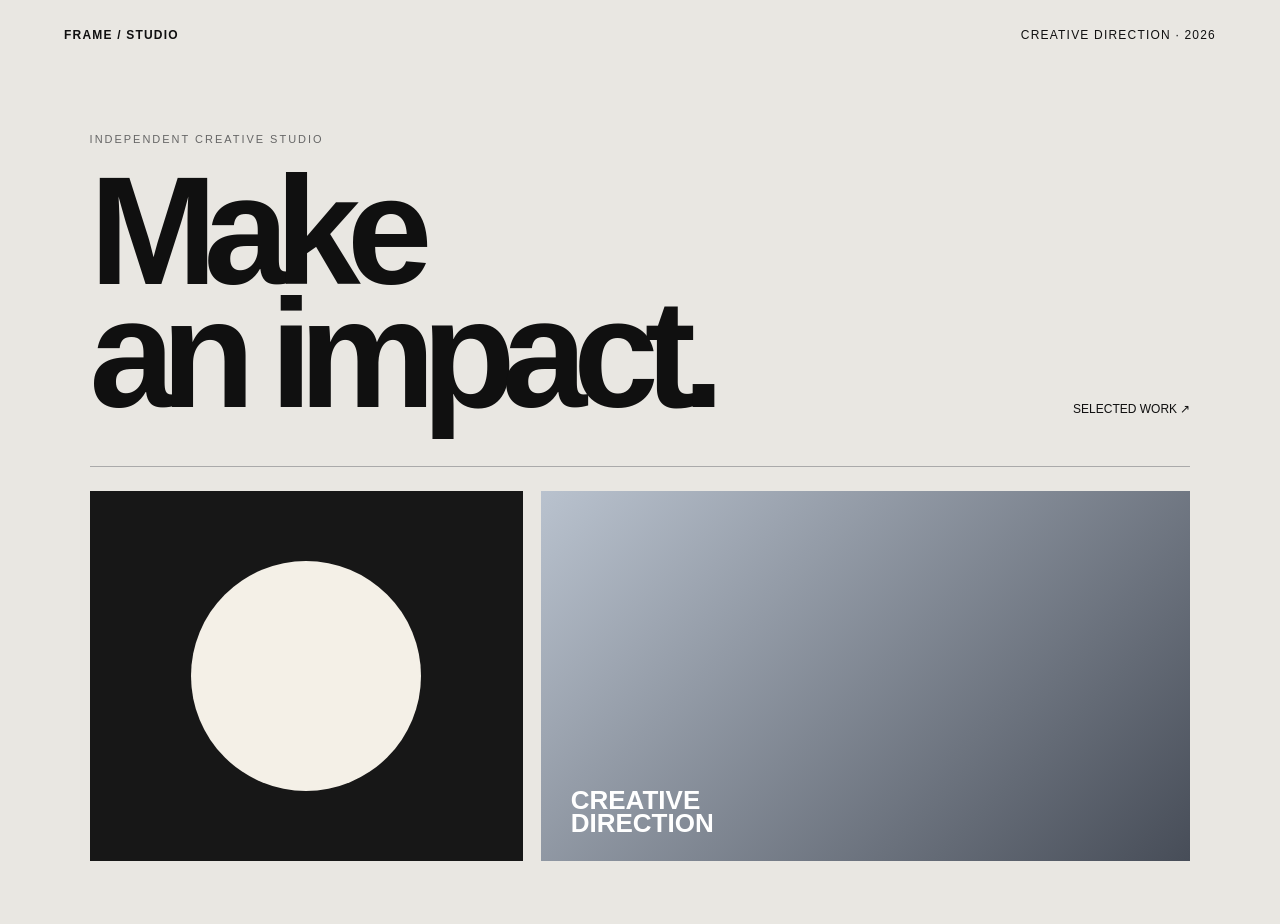
==== frame-studio.html @ f61eebba "Add live Frame Studio website concept" ====
<!doctype html><html lang="en"><head><meta charset="UTF-8"><meta name="viewport" content="width=device-width,initial-scale=1"><title>Frame Studio — Concept</title><style>*{box-sizing:border-box}body{margin:0;background:#e9e7e2;color:#101010;font-family:Arial,sans-serif}header{display:flex;justify-content:space-between;padding:28px 5vw;font-size:12px;letter-spacing:.1em}main{padding:7vh 7vw}.hero{display:flex;justify-content:space-between;align-items:end;border-bottom:1px solid #aaa;padding-bottom:50px}.eyebrow{font-size:11px;letter-spacing:.18em;color:#666}h1{font-size:clamp(70px,12vw,170px);line-height:.8;letter-spacing:-.09em;margin:25px 0 0}.year{font-size:12px}.gallery{display:grid;grid-template-columns:1fr 1.5fr;gap:18px;margin-top:24px}.card{min-height:370px;background:#171717;position:relative;overflow:hidden}.card:nth-child(2){background:linear-gradient(135deg,#b9c2ce,#474d58)}.circle{position:absolute;width:230px;height:230px;border-radius:50%;background:#f4f0e7;left:50%;top:50%;transform:translate(-50%,-50%)}.card:nth-child(2):after{content:'CREATIVE\A DIRECTION';white-space:pre;position:absolute;left:30px;bottom:25px;color:white;font-weight:700;font-size:26px;line-height:.9}@media(max-width:800px){.hero{display:block}.gallery{grid-template-columns:1fr}.card{min-height:280px}}</style></head><body><header><strong>FRAME / STUDIO</strong><span>CREATIVE DIRECTION · 2026</span></header><main><div class="hero"><div><div class="eyebrow">INDEPENDENT CREATIVE STUDIO</div><h1>Make<br>an impact.</h1></div><div class="year">SELECTED WORK ↗</div></div><div class="gallery"><div class="card"><div class="circle"></div></div><div class="card"></div></div></main></body></html>
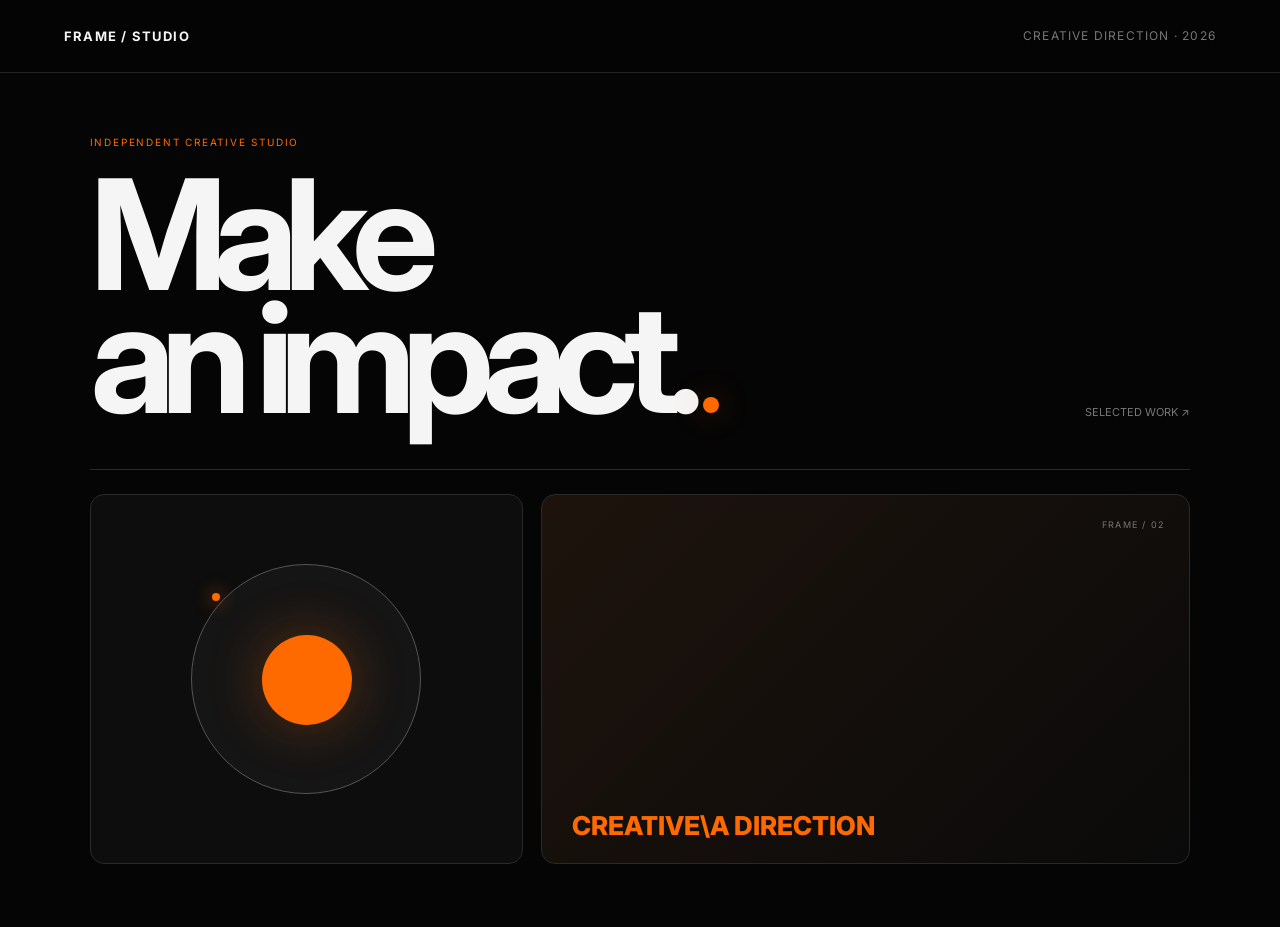
==== commit 489af011: "Restyle Frame Studio concept with Nova black/orange theme and ambient VFX" ====
--- a/frame-studio.html
+++ b/frame-studio.html
@@ -1 +1 @@
-<!doctype html><html lang="en"><head><meta charset="UTF-8"><meta name="viewport" content="width=device-width,initial-scale=1"><title>Frame Studio — Concept</title><style>*{box-sizing:border-box}body{margin:0;background:#e9e7e2;color:#101010;font-family:Arial,sans-serif}header{display:flex;justify-content:space-between;padding:28px 5vw;font-size:12px;letter-spacing:.1em}main{padding:7vh 7vw}.hero{display:flex;justify-content:space-between;align-items:end;border-bottom:1px solid #aaa;padding-bottom:50px}.eyebrow{font-size:11px;letter-spacing:.18em;color:#666}h1{font-size:clamp(70px,12vw,170px);line-height:.8;letter-spacing:-.09em;margin:25px 0 0}.year{font-size:12px}.gallery{display:grid;grid-template-columns:1fr 1.5fr;gap:18px;margin-top:24px}.card{min-height:370px;background:#171717;position:relative;overflow:hidden}.card:nth-child(2){background:linear-gradient(135deg,#b9c2ce,#474d58)}.circle{position:absolute;width:230px;height:230px;border-radius:50%;background:#f4f0e7;left:50%;top:50%;transform:translate(-50%,-50%)}.card:nth-child(2):after{content:'CREATIVE\A DIRECTION';white-space:pre;position:absolute;left:30px;bottom:25px;color:white;font-weight:700;font-size:26px;line-height:.9}@media(max-width:800px){.hero{display:block}.gallery{grid-template-columns:1fr}.card{min-height:280px}}</style></head><body><header><strong>FRAME / STUDIO</strong><span>CREATIVE DIRECTION · 2026</span></header><main><div class="hero"><div><div class="eyebrow">INDEPENDENT CREATIVE STUDIO</div><h1>Make<br>an impact.</h1></div><div class="year">SELECTED WORK ↗</div></div><div class="gallery"><div class="card"><div class="circle"></div></div><div class="card"></div></div></main></body></html>+<!doctype html><html lang="en"><head><meta charset="utf-8"><meta name="viewport" content="width=device-width,initial-scale=1"><meta name="theme-color" content="#050505"><title>Frame Studio — Concept</title><link rel="preconnect" href="https://fonts.googleapis.com"><link rel="preconnect" href="https://fonts.gstatic.com" crossorigin><link href="https://fonts.googleapis.com/css2?family=Inter:wght@400;500;600;700;800&display=swap" rel="stylesheet"><style>*{box-sizing:border-box}html{background:#050505;color:#f5f5f5}body{margin:0;min-height:100vh;background:#050505;color:#f5f5f5;font-family:Inter,Arial,sans-serif;overflow-x:hidden}body:before{content:"";position:fixed;inset:-20%;z-index:-3;background:radial-gradient(circle at 20% 20%,rgba(255,106,0,.14),transparent 26%),radial-gradient(circle at 80% 70%,rgba(255,106,0,.08),transparent 24%);animation:drift 17s ease-in-out infinite alternate;pointer-events:none}body:after{content:"";position:fixed;inset:0;z-index:-2;background-image:linear-gradient(rgba(255,106,0,.04) 1px,transparent 1px),linear-gradient(90deg,rgba(255,106,0,.04) 1px,transparent 1px);background-size:64px 64px;animation:grid 20s linear infinite;pointer-events:none}@keyframes drift{to{transform:translate3d(-2%,3%,0) scale(1.05)}}@keyframes grid{to{background-position:64px 64px}}@keyframes spin{to{transform:translate(-50%,-50%) rotate(360deg)}}@keyframes pulse{0%,100%{box-shadow:0 0 0 rgba(255,106,0,0)}50%{box-shadow:0 0 60px rgba(255,106,0,.28)}}header{display:flex;justify-content:space-between;padding:28px 5vw;font-size:12px;letter-spacing:.1em;border-bottom:1px solid #222;background:rgba(5,5,5,.72);backdrop-filter:blur(16px);position:relative;z-index:2}header strong{font-size:13px}header span{color:#777}main{padding:7vh 7vw;position:relative}.hero{display:flex;justify-content:space-between;align-items:end;border-bottom:1px solid #292929;padding-bottom:50px}.eyebrow{font-size:10px;letter-spacing:.18em;color:#ff6a00}.year{font-size:11px;color:#777}h1{font-size:clamp(70px,12vw,170px);line-height:.8;letter-spacing:-.09em;margin:25px 0 0}h1:after{content:"";display:inline-block;width:16px;height:16px;background:#ff6a00;border-radius:50%;margin-left:12px;box-shadow:0 0 30px rgba(255,106,0,.35);animation:pulse 2.5s infinite}.gallery{display:grid;grid-template-columns:1fr 1.5fr;gap:18px;margin-top:24px}.card{min-height:370px;background:#0d0d0d;border:1px solid #292929;position:relative;overflow:hidden;border-radius:14px;transition:transform .35s,border-color .35s,box-shadow .35s}.card:hover{transform:translateY(-7px);border-color:#ff6a00;box-shadow:0 25px 60px rgba(0,0,0,.4)}.card:nth-child(2){background:linear-gradient(135deg,#1d130c,#0a0a0a)}.circle{position:absolute;width:230px;height:230px;border-radius:50%;background:#151515;border:1px solid #555;left:50%;top:50%;transform:translate(-50%,-50%);animation:spin 16s linear infinite}.circle:before,.circle:after{content:"";position:absolute;border-radius:50%;background:#ff6a00}.circle:before{width:90px;height:90px;left:70px;top:70px;box-shadow:0 0 55px rgba(255,106,0,.3)}.circle:after{width:8px;height:8px;left:20px;top:28px;box-shadow:0 0 18px #ff6a00}.card:nth-child(2):after{content:'CREATIVE\\A DIRECTION';white-space:pre;position:absolute;left:30px;bottom:25px;color:#ff6a00;font-weight:800;font-size:26px;line-height:.9}.card:nth-child(2):before{content:"FRAME / 02";position:absolute;right:25px;top:24px;color:#777;font-size:9px;letter-spacing:.14em}@media(max-width:800px){.hero{display:block}.gallery{grid-template-columns:1fr}.card{min-height:280px}.year{margin-top:20px}}</style></head><body><header><strong>FRAME / STUDIO</strong><span>CREATIVE DIRECTION · 2026</span></header><main><div class="hero"><div><div class="eyebrow">INDEPENDENT CREATIVE STUDIO</div><h1>Make<br>an impact.</h1></div><div class="year">SELECTED WORK ↗</div></div><div class="gallery"><div class="card"><div class="circle"></div></div><div class="card"></div></div></main></body></html>
